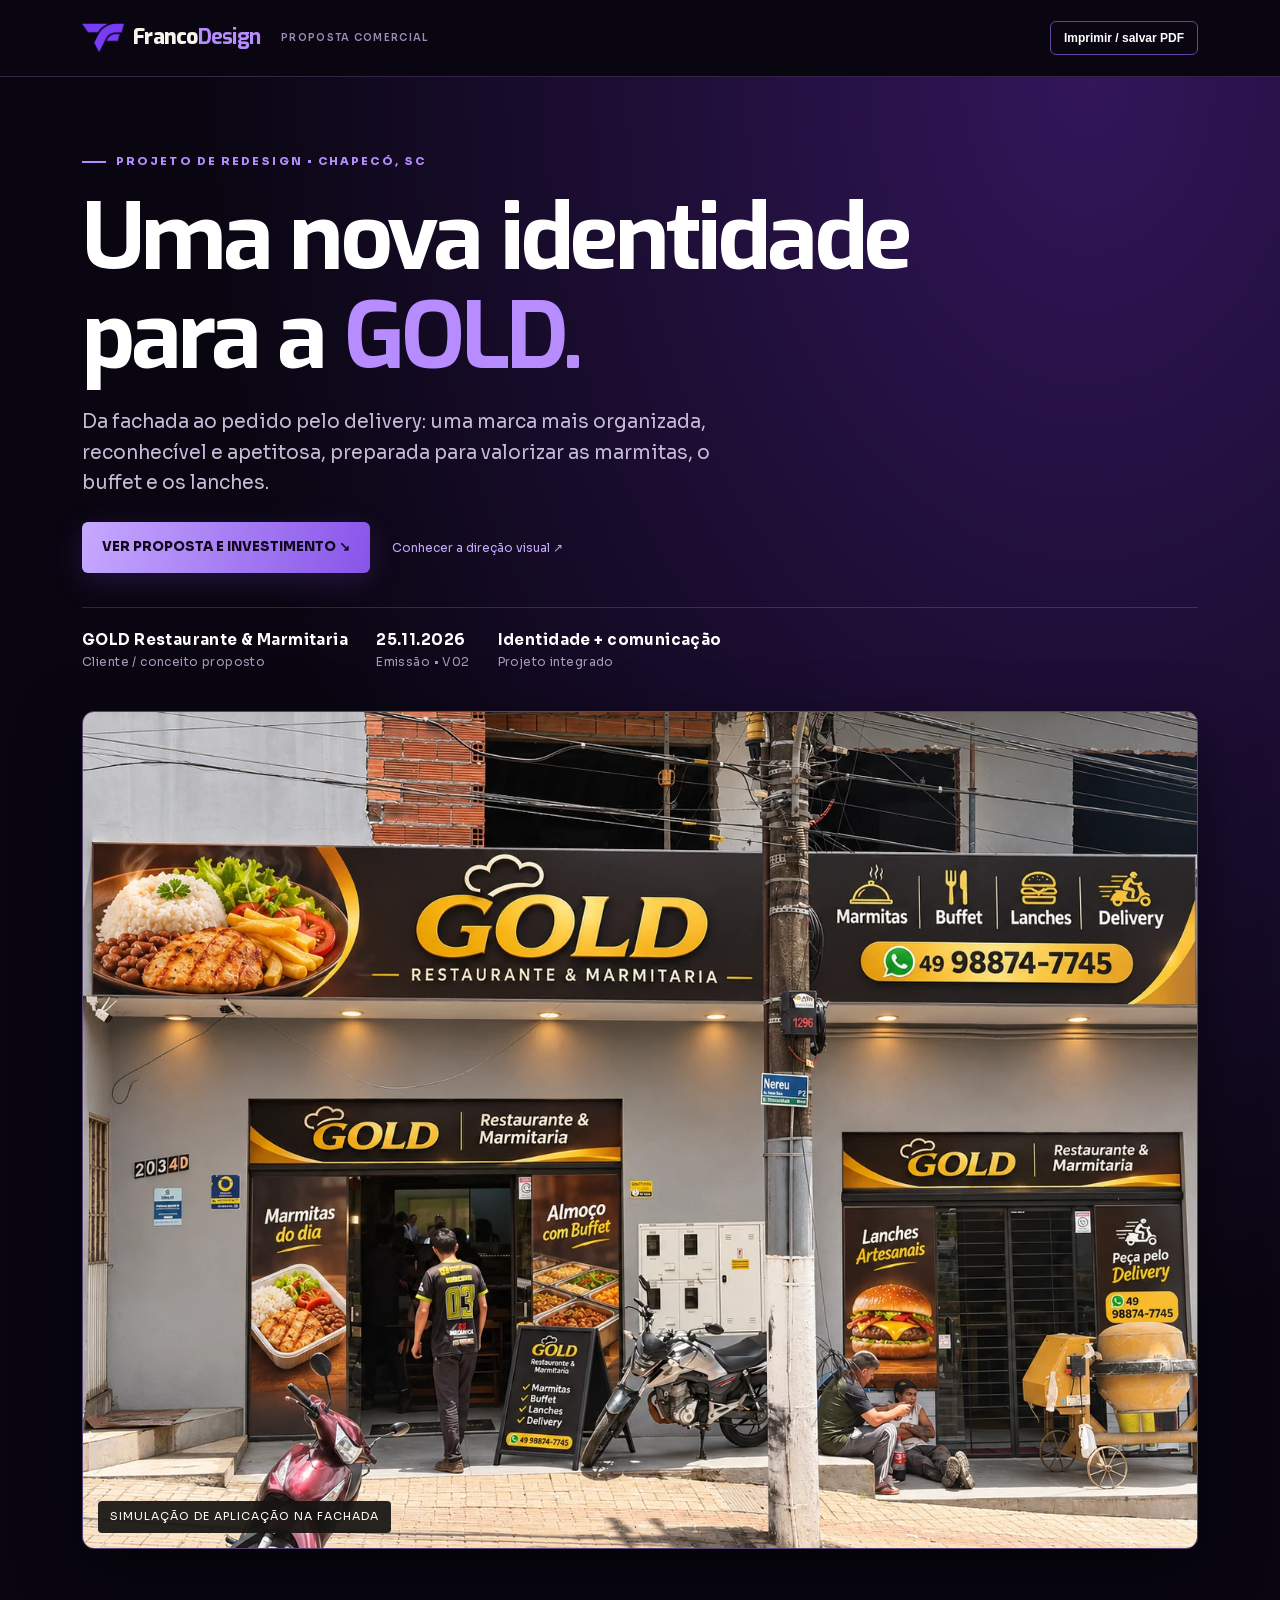
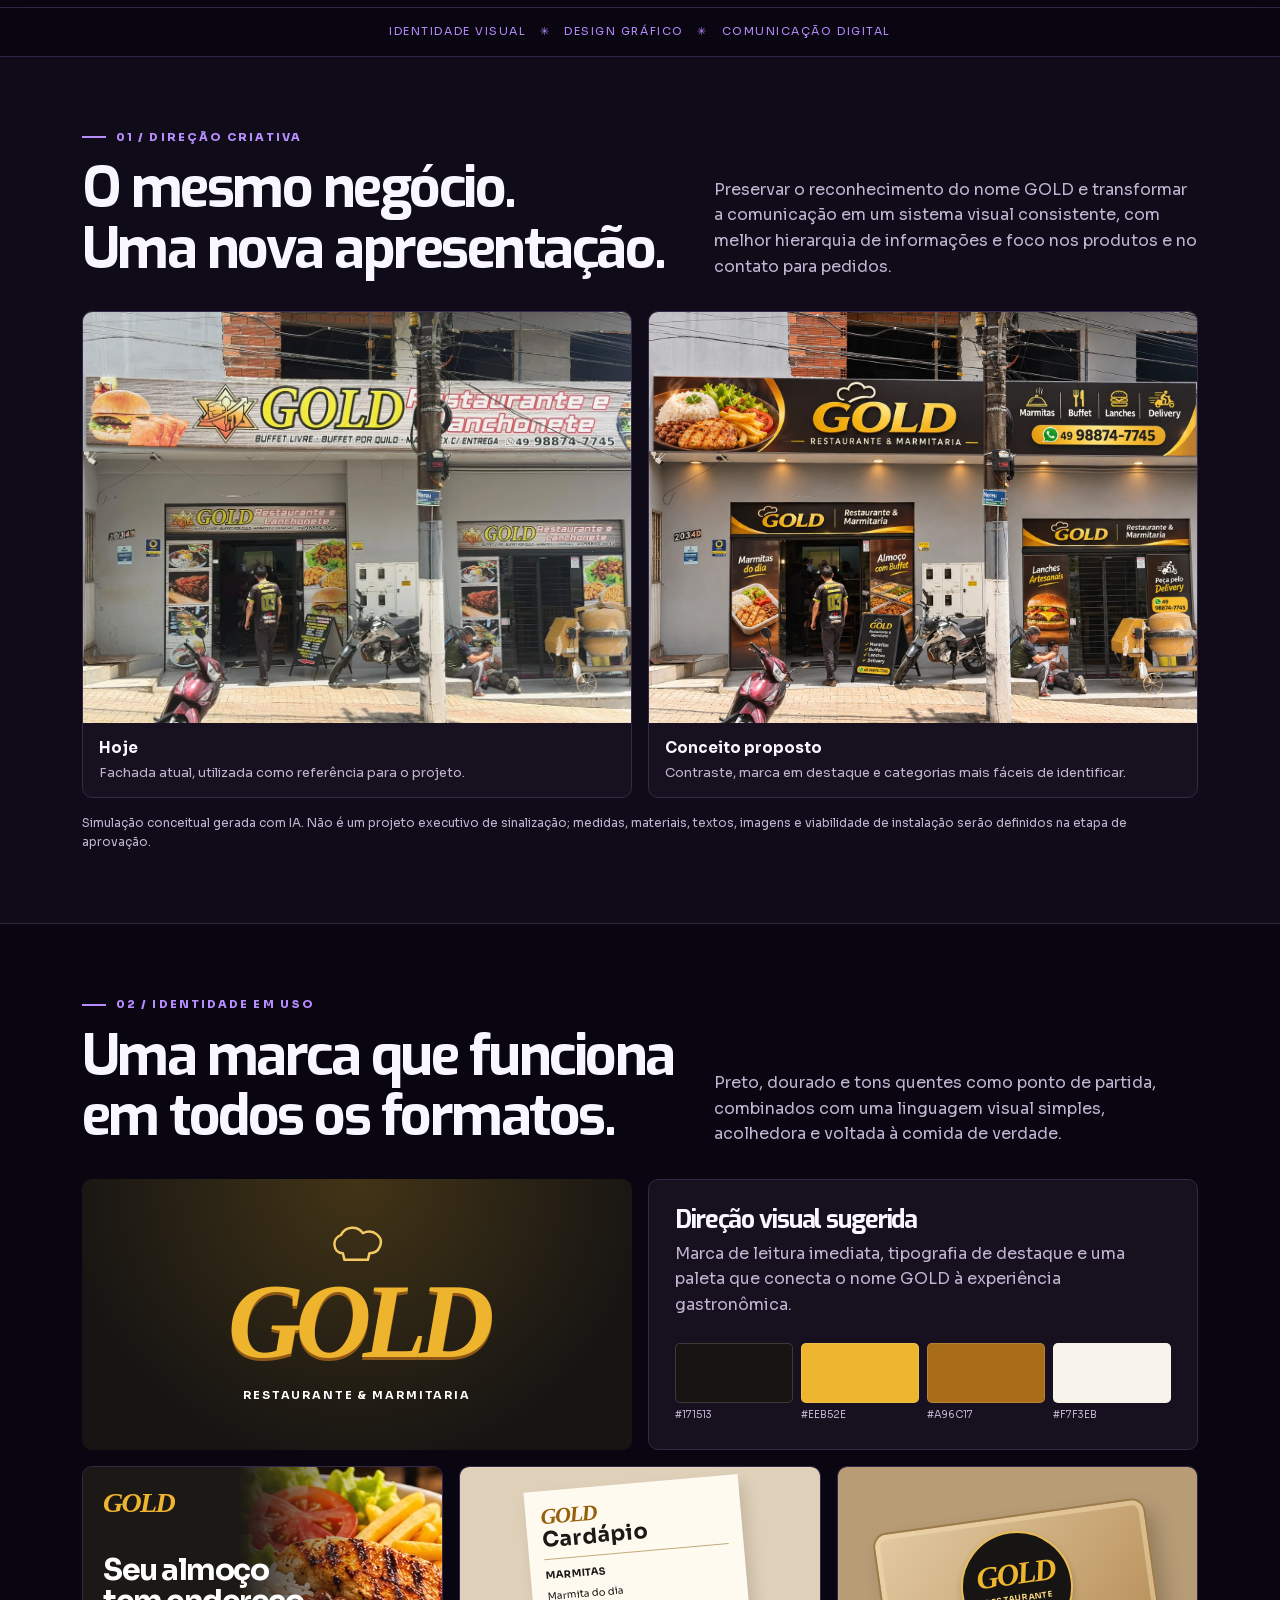
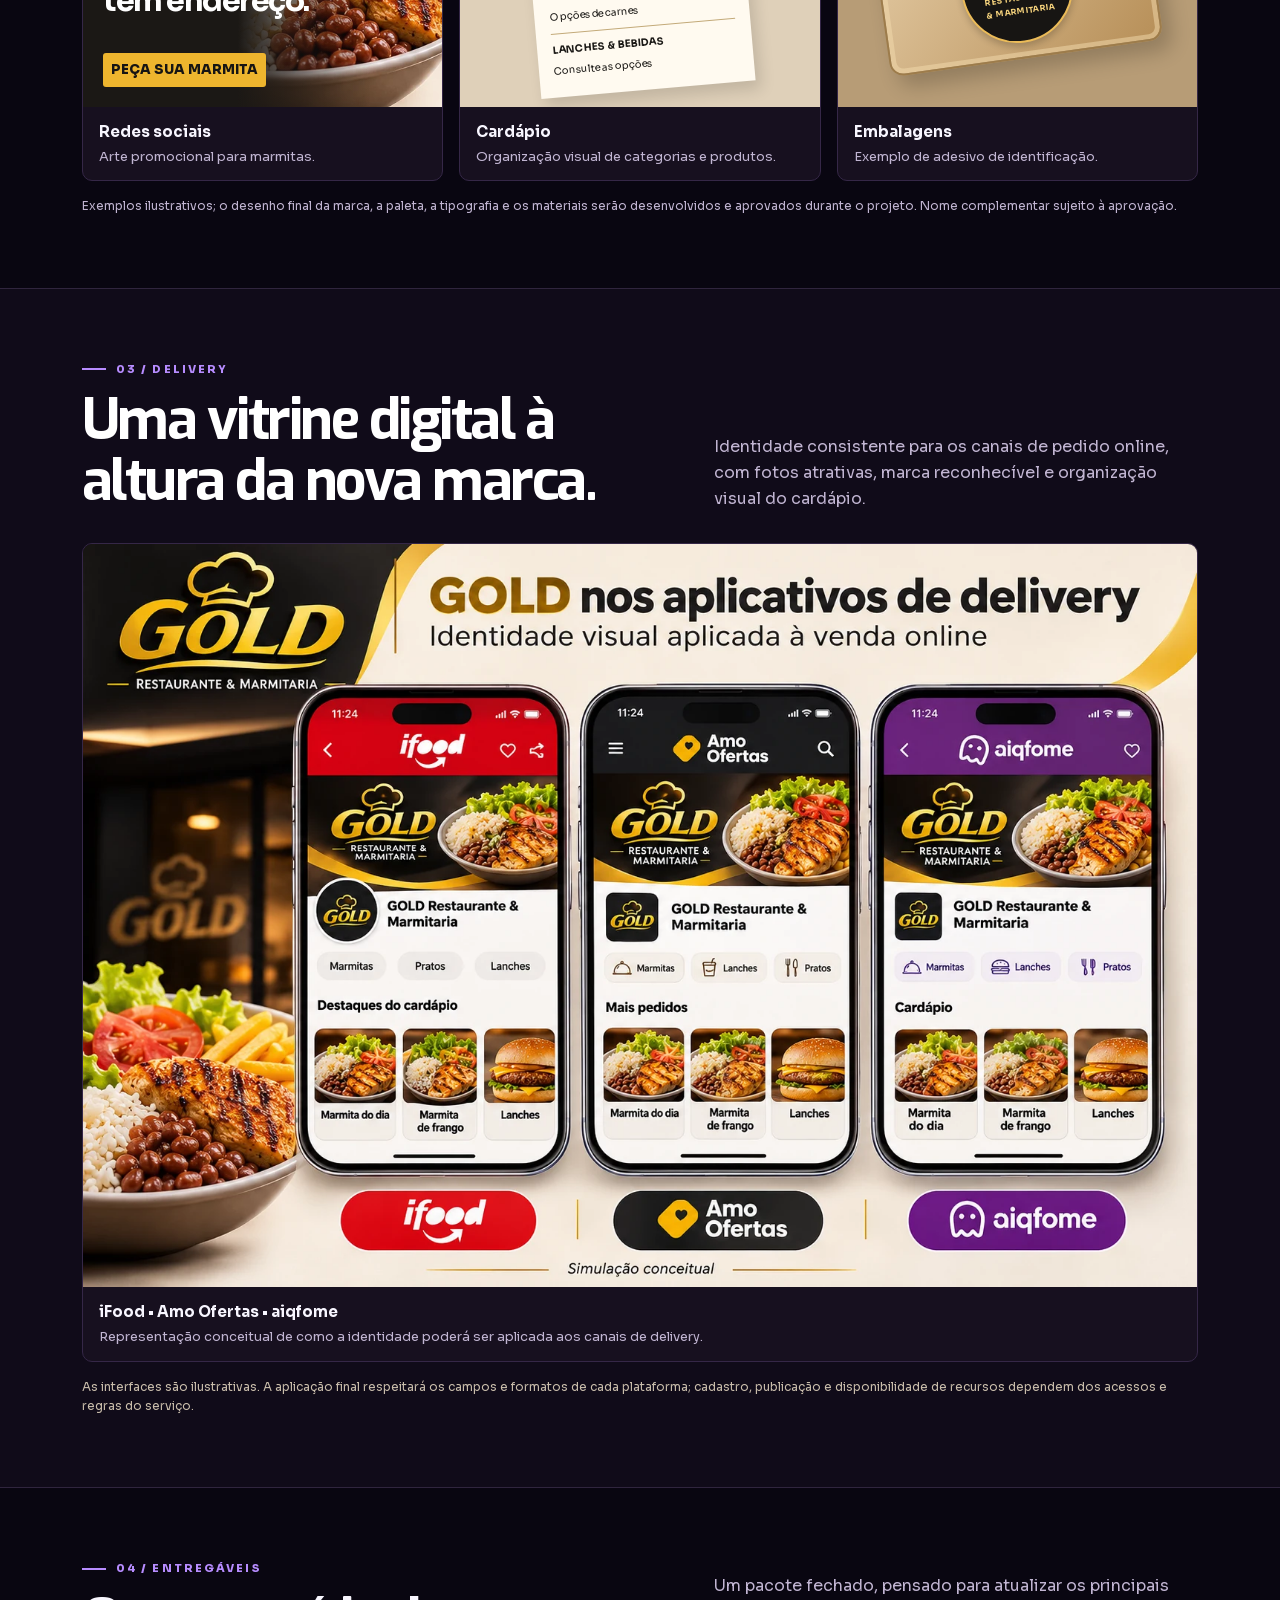
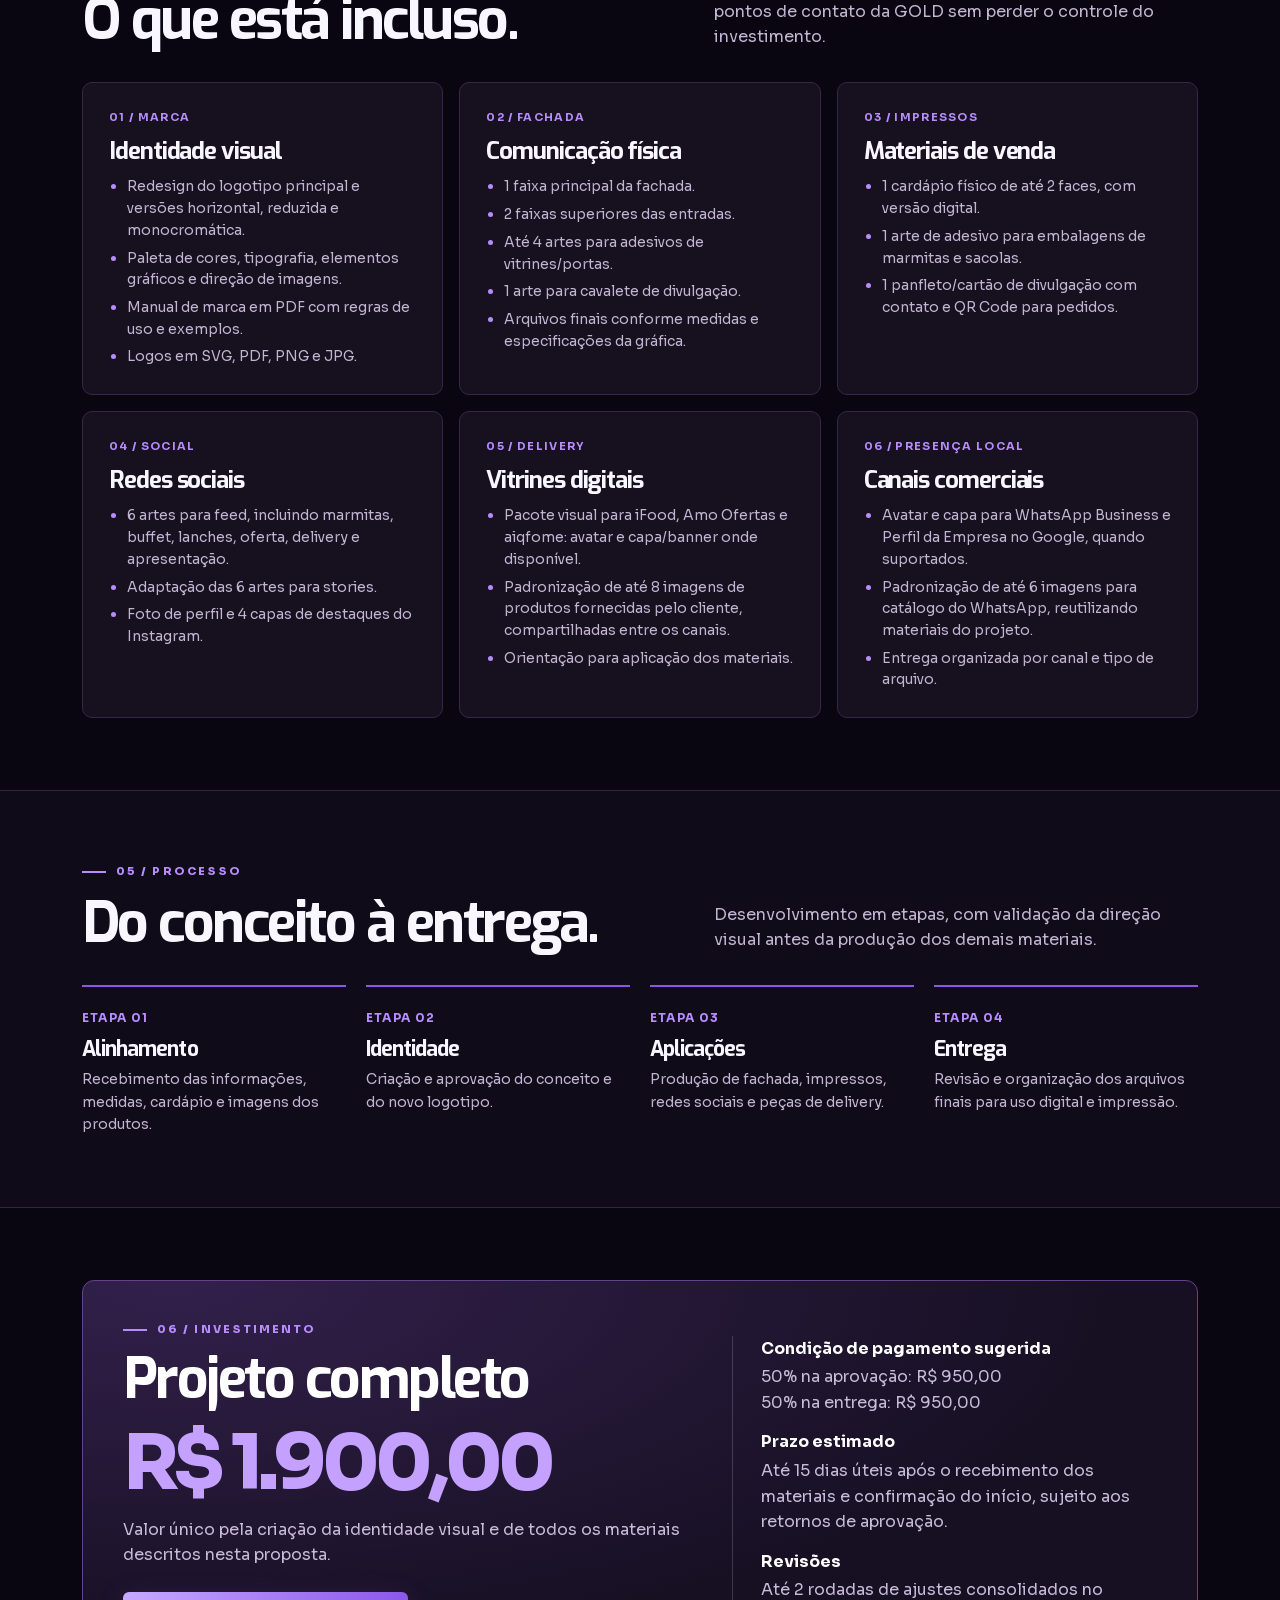
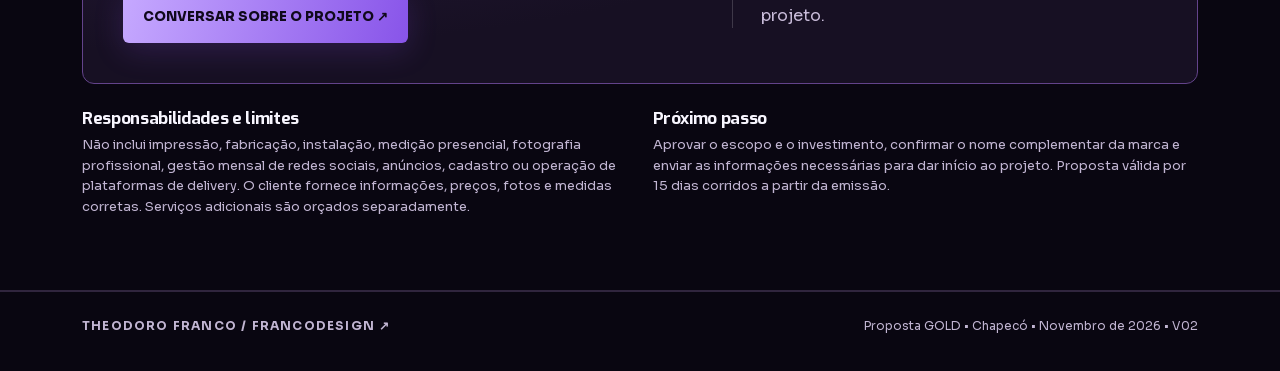
==== gold/index.html @ 8b517d91 "Cria proposta GOLD V02 com identidade visual FrancoDesign e mockups incorporados" ====
<!doctype html><html lang="pt-BR"><head><meta charset="utf-8"><meta name="viewport" content="width=device-width,initial-scale=1"><meta name="theme-color" content="#090611"><meta name="robots" content="noindex,nofollow"><title>Proposta GOLD | Theodoro Franco • V02</title><style>
:root{--ink:#1b1916;--muted:#696158;--gold:#eeb52e;--dark:#171513;--paper:#f7f3eb;--line:#e2d9c8;--white:#fff}*{box-sizing:border-box}html{scroll-behavior:smooth}body{margin:0;background:var(--paper);color:var(--ink);font:16px/1.6 Arial,Helvetica,sans-serif}img{max-width:100%;display:block}h1,h2,h3,p,figure{margin:0}h1,h2,h3{line-height:1.08;letter-spacing:-.045em}h1{font-size:clamp(43px,7.3vw,92px);max-width:850px}h2{font-size:clamp(32px,4.7vw,56px)}h3{font-size:25px}p{color:var(--muted)}a{color:inherit}.wrap{max-width:1180px;margin:auto;padding:0 32px}.eyebrow{font-size:11px;letter-spacing:.19em;font-weight:800;text-transform:uppercase;color:#986915;display:flex;gap:10px;align-items:center}.eyebrow:before{content:'';width:24px;height:2px;background:currentColor}.dark .eyebrow,.hero .eyebrow{color:#f1bf49}.top{background:var(--dark);color:#f7f3eb;border-bottom:1px solid #ffffff20}.top .wrap{display:flex;align-items:center;justify-content:space-between;gap:15px;padding-top:17px;padding-bottom:17px}.topbrand{font-size:12px;font-weight:800;letter-spacing:.12em}.topbrand b{color:var(--gold)}.print{border:1px solid #ffffff40;border-radius:6px;background:transparent;color:#fff;padding:9px 13px;cursor:pointer;font:700 12px Arial}.hero{background:radial-gradient(ellipse at 88% 5%,#51401d 0%,transparent 52%),var(--dark);color:#fff;position:relative;overflow:hidden}.hero .wrap{padding-top:76px;padding-bottom:58px}.hero h1{margin:18px 0 20px}.hero h1 em{color:var(--gold);font-style:normal}.hero p{max-width:660px;color:#ded6c9;font-size:19px}.hero-meta{display:flex;gap:28px;flex-wrap:wrap;margin-top:34px;padding-top:20px;border-top:1px solid #ffffff24;font-size:12px;color:#d5ccba;letter-spacing:.035em}.hero-meta strong{display:block;color:#fff;font-size:15px}.hero-visual{margin-top:40px;position:relative;border:1px solid #ffffff2c;border-radius:12px;overflow:hidden}.hero-visual img{width:100%;max-height:620px;object-fit:cover;object-position:center 55%}.visual-tag{position:absolute;bottom:15px;left:15px;background:#171513ed;color:#fff;padding:7px 12px;border-radius:4px;font-size:11px;letter-spacing:.09em;text-transform:uppercase}.section{padding:72px 0;border-bottom:1px solid var(--line)}.section-head{display:grid;grid-template-columns:1.1fr .9fr;gap:40px;align-items:end;margin-bottom:32px}.section-head h2{margin-top:12px}.section-head p{max-width:520px}.grid{display:grid;gap:16px}.two{grid-template-columns:repeat(2,minmax(0,1fr))}.three{grid-template-columns:repeat(3,minmax(0,1fr))}.panel{background:#fff;border:1px solid var(--line);border-radius:10px;overflow:hidden}.panel img{width:100%}.comparison img{aspect-ratio:4/3;object-fit:cover}.caption{padding:13px 16px;color:var(--muted);font-size:13px}.caption b{display:block;color:var(--ink);font-size:15px;margin-bottom:3px}.note{font-size:12px;color:var(--muted);margin-top:15px}.brandboard{display:grid;grid-template-columns:1fr 1fr;gap:16px}.logo-tile{background:radial-gradient(ellipse at top,#423416,#171513 75%);color:white;min-height:270px;display:flex;flex-direction:column;align-items:center;justify-content:center;padding:24px;text-align:center;border-radius:10px}.brandmark{font-family:Georgia,serif;font-style:italic;font-weight:900;line-height:.95;letter-spacing:-.08em;color:#efb42d;font-size:clamp(56px,9vw,105px);text-shadow:0 3px 0 #8f5717}.brandhat{width:54px;height:40px;margin-bottom:8px;color:#f4c964}.logo-sub{font-size:11px;letter-spacing:.17em;font-weight:bold;margin-top:15px}.brand-detail{padding:26px;display:flex;flex-direction:column;justify-content:center}.brand-detail h3{margin-bottom:8px}.swatches{display:grid;grid-template-columns:repeat(4,1fr);gap:8px;margin-top:25px}.swatch{height:60px;border:1px solid #00000012;border-radius:5px}.swatch+small{display:block;font-size:10px;margin-top:4px;color:var(--muted)}.sample-grid{display:grid;grid-template-columns:repeat(3,minmax(0,1fr));gap:16px;margin-top:16px}.mock{height:240px;position:relative;overflow:hidden;border-radius:8px 8px 0 0;display:flex;flex-direction:column;justify-content:space-between;padding:20px}.mock.social{background:#1b1815;color:#fff}.mock.social:before{content:'';position:absolute;inset:0 0 0 43%;background:linear-gradient(90deg,#1b1815 0%,transparent 65%),url('[data-uri]') center/cover}.mock>*{position:relative}.mini-brand{font:italic bold 28px Georgia;color:#eeb52e;letter-spacing:-.06em}.social strong{font-size:30px;line-height:1.04;letter-spacing:-.05em;max-width:65%}.social small{align-self:flex-start;background:#eeb52e;color:#171513;font-weight:800;padding:6px 8px;border-radius:3px}.mock.menu{background:#dfd0b9;align-items:center;justify-content:center}.menu-sheet{background:#fffaf0;box-shadow:5px 9px 15px #0002;width:82%;max-width:215px;transform:rotate(-5deg);padding:13px 15px;color:#1b1916}.menu-sheet b{display:block;font-size:21px;line-height:1}.menu-sheet .mini-brand{font-size:22px;color:#94600b}.menu-sheet i{display:block;border-bottom:1px solid #c3aa79;margin:8px 0}.menu-sheet span{display:block;font-size:10px;margin:5px 0}.mock.pack{background:#b79c76;align-items:center;justify-content:center}.pack-box{width:86%;height:144px;border-radius:14px;background:linear-gradient(135deg,#e3caa3,#b78f58);box-shadow:8px 12px 20px #0003,inset 0 0 0 5px #f4dcad80;transform:rotate(-8deg);display:grid;place-items:center;border:2px solid #9d7c4b}.sticker{width:112px;height:112px;border-radius:50%;display:flex;flex-direction:column;align-items:center;justify-content:center;background:#171513;color:#f5d27c;border:2px solid #ebbb58;box-shadow:0 4px 7px #0003;font-size:8px;font-weight:bold;text-align:center;letter-spacing:.05em}.sticker .mini-brand{font-size:31px}.scope{padding:26px;display:flex;flex-direction:column;gap:12px}.scope .num{font-size:11px;font-weight:bold;letter-spacing:.12em;color:#96650e}.scope h3{font-size:24px}.scope ul{margin:0;padding-left:18px;color:var(--muted);font-size:14px;line-height:1.55}.scope li+li{margin-top:6px}.scope li::marker{color:#b37b17}.dark{background:#171513;color:#fff;border:0}.dark p{color:#d4cbbb}.dark .panel{background:#211e19;border-color:#ffffff24}.dark .caption{color:#c9bdab}.dark .caption b{color:#fff}.apps img{width:100%;height:auto}.process{display:grid;grid-template-columns:repeat(4,1fr);gap:20px}.step{border-top:2px solid #c89b3f;padding-top:17px}.step b{color:#9b6912;font-size:12px;letter-spacing:.1em}.step h3{margin:8px 0;font-size:21px}.step p{font-size:14px}.pricebox{display:grid;grid-template-columns:1.15fr .85fr;gap:35px;padding:40px;border-radius:12px;background:#211d16;color:#fff;align-items:center}.pricebox p{color:#d4cbbb}.pricebox h2{margin:10px 0 15px}.pricebox .money{font-size:clamp(45px,6.3vw,76px);font-weight:900;line-height:1;letter-spacing:-.065em;color:#f1bc42;margin:12px 0 16px;white-space:nowrap}.pricebox .terms{border-left:1px solid #ffffff2b;padding-left:28px}.terms strong{display:block;color:#fff;margin:14px 0 3px}.terms strong:first-child{margin-top:0}.fine{display:grid;grid-template-columns:1fr 1fr;gap:25px;margin-top:26px}.fine h3{font-size:17px;letter-spacing:-.02em;margin-bottom:7px}.fine p{font-size:13px}.footer{padding:24px 0 36px;font-size:12px;color:var(--muted)}.footer .wrap{display:flex;justify-content:space-between;gap:12px;flex-wrap:wrap}.footbrand{font-weight:bold;letter-spacing:.1em}.avoid{break-inside:avoid}
@media(max-width:760px){.wrap{padding-left:20px;padding-right:20px}.hero .wrap{padding-top:45px;padding-bottom:36px}.hero p{font-size:16px}.section{padding:46px 0}.section-head,.brandboard,.pricebox{grid-template-columns:1fr;gap:18px}.three,.sample-grid{grid-template-columns:repeat(2,minmax(0,1fr))}.sample-grid .panel:last-child{grid-column:1/-1}.process{grid-template-columns:repeat(2,1fr)}.pricebox{padding:25px}.pricebox .terms{border-left:0;border-top:1px solid #ffffff2b;padding:20px 0 0}.scope{padding:18px}.hero-meta{gap:18px}.mock{padding:14px;height:200px}.social strong{font-size:24px}.fine{grid-template-columns:1fr;gap:12px}}@media(max-width:420px){.two,.three,.sample-grid{grid-template-columns:1fr}.sample-grid .panel:last-child{grid-column:auto}.hero-visual img{aspect-ratio:4/3}.topbrand{font-size:10px}.print{font-size:11px}.hero-meta{font-size:11px}.mock{height:250px}.swatch{height:45px}}
@media print{@page{size:A4;margin:12mm}*{-webkit-print-color-adjust:exact;print-color-adjust:exact}body{font-size:11px;background:#fff}.wrap{max-width:none;padding:0}.top{padding:8px 12px}.top .wrap{padding:0}.print{display:none}.hero .wrap{padding:24px}.hero h1{font-size:44px}.hero p{font-size:14px}.hero-visual{margin-top:20px}.hero-visual img{max-height:340px;object-fit:contain}.hero-meta{margin-top:15px}.section{padding:24px 0}.section-head{margin-bottom:18px;gap:20px;grid-template-columns:1.1fr .9fr}.section-head h2{font-size:31px}.section-head p{font-size:11px}.grid,.brandboard,.sample-grid{gap:10px}.three,.sample-grid{grid-template-columns:repeat(3,1fr)}.two,.brandboard{grid-template-columns:repeat(2,1fr)}.logo-tile{min-height:160px}.brandmark{font-size:65px}.brand-detail{padding:15px}.swatch{height:36px}.mock{height:160px;padding:12px}.mock.social strong{font-size:20px}.pack-box{height:90px}.sticker{width:75px;height:75px;font-size:6px}.sticker .mini-brand{font-size:22px}.scope{padding:16px;gap:7px}.scope h3{font-size:19px}.scope ul{font-size:11px}.dark{padding:20px 15px}.pricebox{grid-template-columns:1.1fr .9fr;padding:24px}.pricebox .money{font-size:52px}.pricebox h2{font-size:30px}.pricebox .terms{padding-left:15px}.process{grid-template-columns:repeat(4,1fr)}.step p{font-size:11px}.step h3{font-size:17px}.panel,.brandboard,.pricebox,.step,.section-head,.fine{break-inside:avoid}.page{break-before:page}.footer{padding:15px 0}.note{font-size:10px}}

@font-face{font-family:Sora;src:url([data-uri]) format('woff2');font-display:swap}@font-face{font-family:Exo;src:url([data-uri]) format('woff2');font-display:swap}
:root{--ink:#f8f6ff;--muted:#c1b5d2;--gold:#b78cff;--dark:#090611;--paper:#090611;--line:#30253e;--white:#fff}
body{font-family:Sora,Arial,sans-serif;background:#090611;color:#f8f6ff}
h1,h2,h3{font-family:Exo,Sora,Arial,sans-serif}
.top{background:#090611;border-bottom:1px solid #342546}
.topbrand{display:flex;align-items:center;gap:9px;text-decoration:none;letter-spacing:-.035em;font-size:21px;font-family:Exo,Sora,sans-serif;font-weight:800}
.topbrand img{width:42px;height:42px;object-fit:contain}
.topbrand b{color:#b78cff}.topbrand small{font-family:Sora,sans-serif;color:#9d8bb6;font-size:10px;letter-spacing:.13em;margin-left:12px;font-weight:600}
.hero{background:radial-gradient(ellipse at 85% 0%,#32165a 0%,transparent 58%),#090611}
.hero .wrap{padding-top:76px}.hero h1 em{color:#b78cff}.hero p{color:#c7bbd8}
.eyebrow,.dark .eyebrow,.hero .eyebrow,.scope .num,.step b{color:#b78cff}
.hero-meta{color:#a99abc}.hero-visual{border-color:#594278;box-shadow:0 20px 60px #0008}
.hero-visual img{max-height:none;object-fit:contain}
.section:nth-of-type(even){background:#100b19}
.panel,.dark .panel{background:#17101f;border-color:#352747}
.caption,.dark .caption,.note,.dark p{color:#c1b5d2}.caption b,.dark .caption b{color:#f8f6ff}
.scope li::marker{color:#b78cff}.dark{background:#140c23;border-bottom:1px solid #30253e}
.step{border-color:#8b57e5}.pricebox{background:radial-gradient(ellipse at 8% 0%,#32204b,#171023 65%);border:1px solid #63438b}
.pricebox .money{color:#c4a1ff}.pricebox p{color:#c8bbd9}.pricebox .eyebrow{color:#b78cff!important}
.footer{border-top:1px solid #30253e}.footer a{text-decoration:none}
.print{border-color:#6745a0}.print:hover{background:#302044}
.cta{display:inline-flex;align-items:center;justify-content:center;text-decoration:none;border-radius:6px;padding:15px 20px;background:linear-gradient(105deg,#c6a9ff,#8854e9);color:#10091c;font-size:13px;font-weight:800;box-shadow:0 8px 30px #8a4ee433;margin-top:24px}
.hero-actions{display:flex;align-items:center;gap:22px;flex-wrap:wrap}.hero-actions .cta{margin-top:24px}.hero-actions .secondary{font-size:12px;color:#c8a9ff;margin-top:24px;text-decoration:none}
.ticker{border-block:1px solid #342546;padding:15px 20px;text-align:center;color:#b78cff;font-size:11px;letter-spacing:.14em}
.brand-detail .swatch{border-color:#ffffff28}.brandboard .logo-tile,.mock.social,.mock.menu,.mock.pack{isolation:isolate}
@media(max-width:760px){.hero .wrap{padding-top:44px}.topbrand small{display:none}.topbrand{font-size:19px}.ticker{font-size:9px;letter-spacing:.07em}.hero-visual img{aspect-ratio:auto}.pricebox .money{font-size:clamp(38px,10vw,60px)}}
@media print{body{background:#090611}.cta,.hero-actions,.ticker{display:none}.section:nth-of-type(even){background:#100b19}.hero .wrap{padding-top:25px}.topbrand img{width:30px;height:30px}}
</style></head><body>
<header class="top"><div class="wrap"><a class="topbrand" href="https://theodorofranco.com.br/" target="_blank" rel="noopener"><img alt="Logotipo Theodoro Franco" src="[data-uri]"><span>Franco<b>Design</b></span><small>PROPOSTA COMERCIAL</small></a><button class="print" onclick="window.print()">Imprimir / salvar PDF</button></div></header>
<main><section class="hero"><div class="wrap"><div class="eyebrow">Projeto de redesign • Chapecó, SC</div><h1>Uma nova identidade para a <em>GOLD.</em></h1><p>Da fachada ao pedido pelo delivery: uma marca mais organizada, reconhecível e apetitosa, preparada para valorizar as marmitas, o buffet e os lanches.</p><div class="hero-actions"><a class="cta" href="#investimento">VER PROPOSTA E INVESTIMENTO ↘</a><a class="secondary" href="#conceito">Conhecer a direção visual ↗</a></div><div class="hero-meta"><div><strong>GOLD Restaurante &amp; Marmitaria</strong>Cliente / conceito proposto</div><div><strong>25.11.2026</strong>Emissão • V02</div><div><strong>Identidade + comunicação</strong>Projeto integrado</div></div><figure class="hero-visual"><img src="[data-uri]" alt="Simulação de fachada GOLD com nova identidade preta e dourada"><figcaption class="visual-tag">Simulação de aplicação na fachada</figcaption></figure></div></section><div class="ticker">IDENTIDADE VISUAL &nbsp; ✳ &nbsp; DESIGN GRÁFICO &nbsp; ✳ &nbsp; COMUNICAÇÃO DIGITAL</div>
<section class="section page" id="conceito"><div class="wrap"><div class="section-head"><div><div class="eyebrow">01 / Direção criativa</div><h2>O mesmo negócio.<br>Uma nova apresentação.</h2></div><p>Preservar o reconhecimento do nome GOLD e transformar a comunicação em um sistema visual consistente, com melhor hierarquia de informações e foco nos produtos e no contato para pedidos.</p></div><div class="grid two comparison"><figure class="panel"><img src="[data-uri]" alt="Foto da fachada atual"><figcaption class="caption"><b>Hoje</b>Fachada atual, utilizada como referência para o projeto.</figcaption></figure><figure class="panel"><img src="[data-uri]" alt="Proposta visual da fachada"><figcaption class="caption"><b>Conceito proposto</b>Contraste, marca em destaque e categorias mais fáceis de identificar.</figcaption></figure></div><p class="note">Simulação conceitual gerada com IA. Não é um projeto executivo de sinalização; medidas, materiais, textos, imagens e viabilidade de instalação serão definidos na etapa de aprovação.</p></div></section>
<section class="section page"><div class="wrap"><div class="section-head"><div><div class="eyebrow">02 / Identidade em uso</div><h2>Uma marca que funciona em todos os formatos.</h2></div><p>Preto, dourado e tons quentes como ponto de partida, combinados com uma linguagem visual simples, acolhedora e voltada à comida de verdade.</p></div><div class="brandboard"><div class="logo-tile"><svg class="brandhat" viewBox="0 0 64 48" fill="none" aria-hidden="true"><path d="M15 35C3 35 1 17 13 13c5-11 20-11 26-2 13-6 26 5 20 17-2 5-7 7-12 7l-2 8H17z" stroke="currentColor" stroke-width="3" stroke-linejoin="round"/></svg><div class="brandmark">GOLD</div><div class="logo-sub">RESTAURANTE &amp; MARMITARIA</div></div><div class="panel brand-detail"><h3>Direção visual sugerida</h3><p>Marca de leitura imediata, tipografia de destaque e uma paleta que conecta o nome GOLD à experiência gastronômica.</p><div class="swatches"><div><div class="swatch" style="background:#171513"></div><small>#171513</small></div><div><div class="swatch" style="background:#eeb52e"></div><small>#EEB52E</small></div><div><div class="swatch" style="background:#a96c17"></div><small>#A96C17</small></div><div><div class="swatch" style="background:#f7f3eb"></div><small>#F7F3EB</small></div></div></div></div><div class="sample-grid"><figure class="panel"><div class="mock social"><div class="mini-brand">GOLD</div><strong>Seu almoço tem endereço.</strong><small>PEÇA SUA MARMITA</small></div><figcaption class="caption"><b>Redes sociais</b>Arte promocional para marmitas.</figcaption></figure><figure class="panel"><div class="mock menu"><div class="menu-sheet"><div class="mini-brand">GOLD</div><b>Cardápio</b><i></i><span><strong>MARMITAS</strong></span><span>Marmita do dia</span><span>Opções de carnes</span><i></i><span><strong>LANCHES &amp; BEBIDAS</strong></span><span>Consulte as opções</span></div></div><figcaption class="caption"><b>Cardápio</b>Organização visual de categorias e produtos.</figcaption></figure><figure class="panel"><div class="mock pack"><div class="pack-box"><div class="sticker"><div class="mini-brand">GOLD</div>RESTAURANTE<br>&amp; MARMITARIA</div></div></div><figcaption class="caption"><b>Embalagens</b>Exemplo de adesivo de identificação.</figcaption></figure></div><p class="note">Exemplos ilustrativos; o desenho final da marca, a paleta, a tipografia e os materiais serão desenvolvidos e aprovados durante o projeto. Nome complementar sujeito à aprovação.</p></div></section>
<section class="section dark page"><div class="wrap"><div class="section-head"><div><div class="eyebrow">03 / Delivery</div><h2>Uma vitrine digital à altura da nova marca.</h2></div><p>Identidade consistente para os canais de pedido online, com fotos atrativas, marca reconhecível e organização visual do cardápio.</p></div><figure class="panel apps"><img src="[data-uri]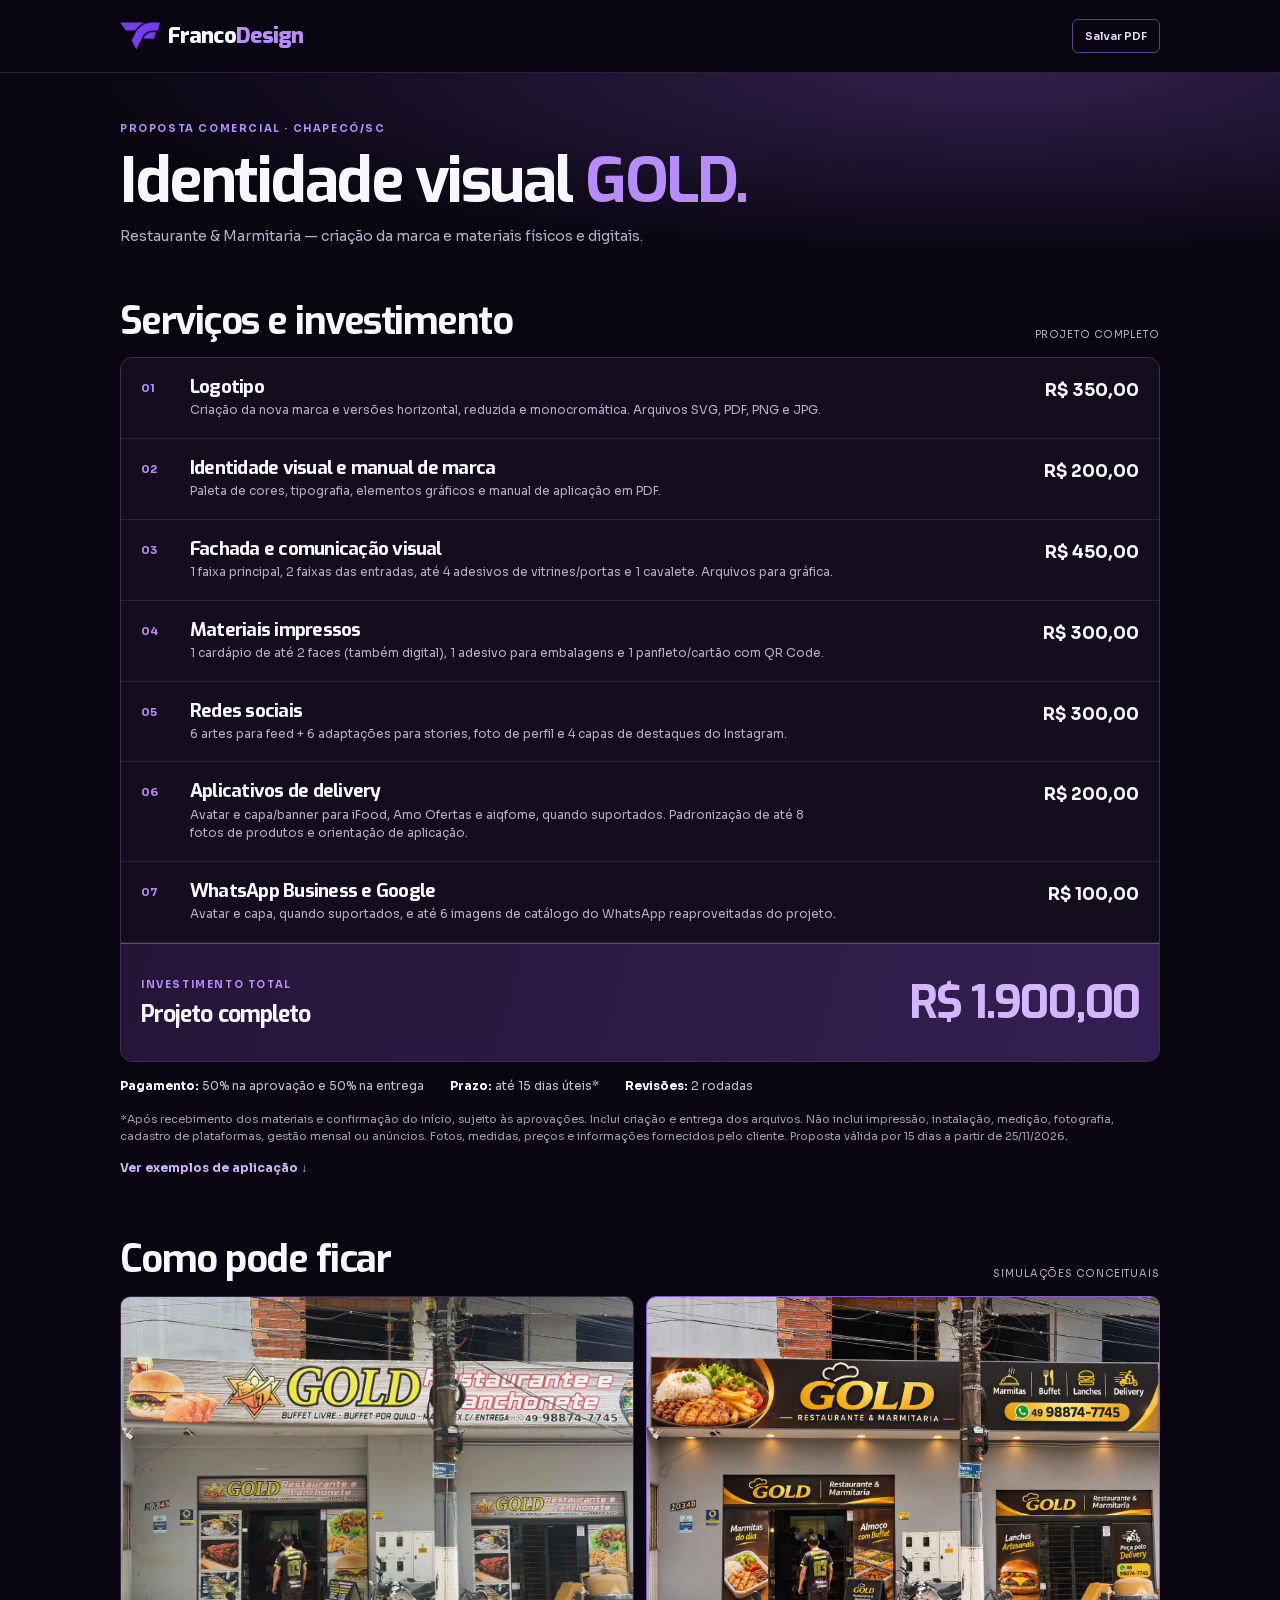
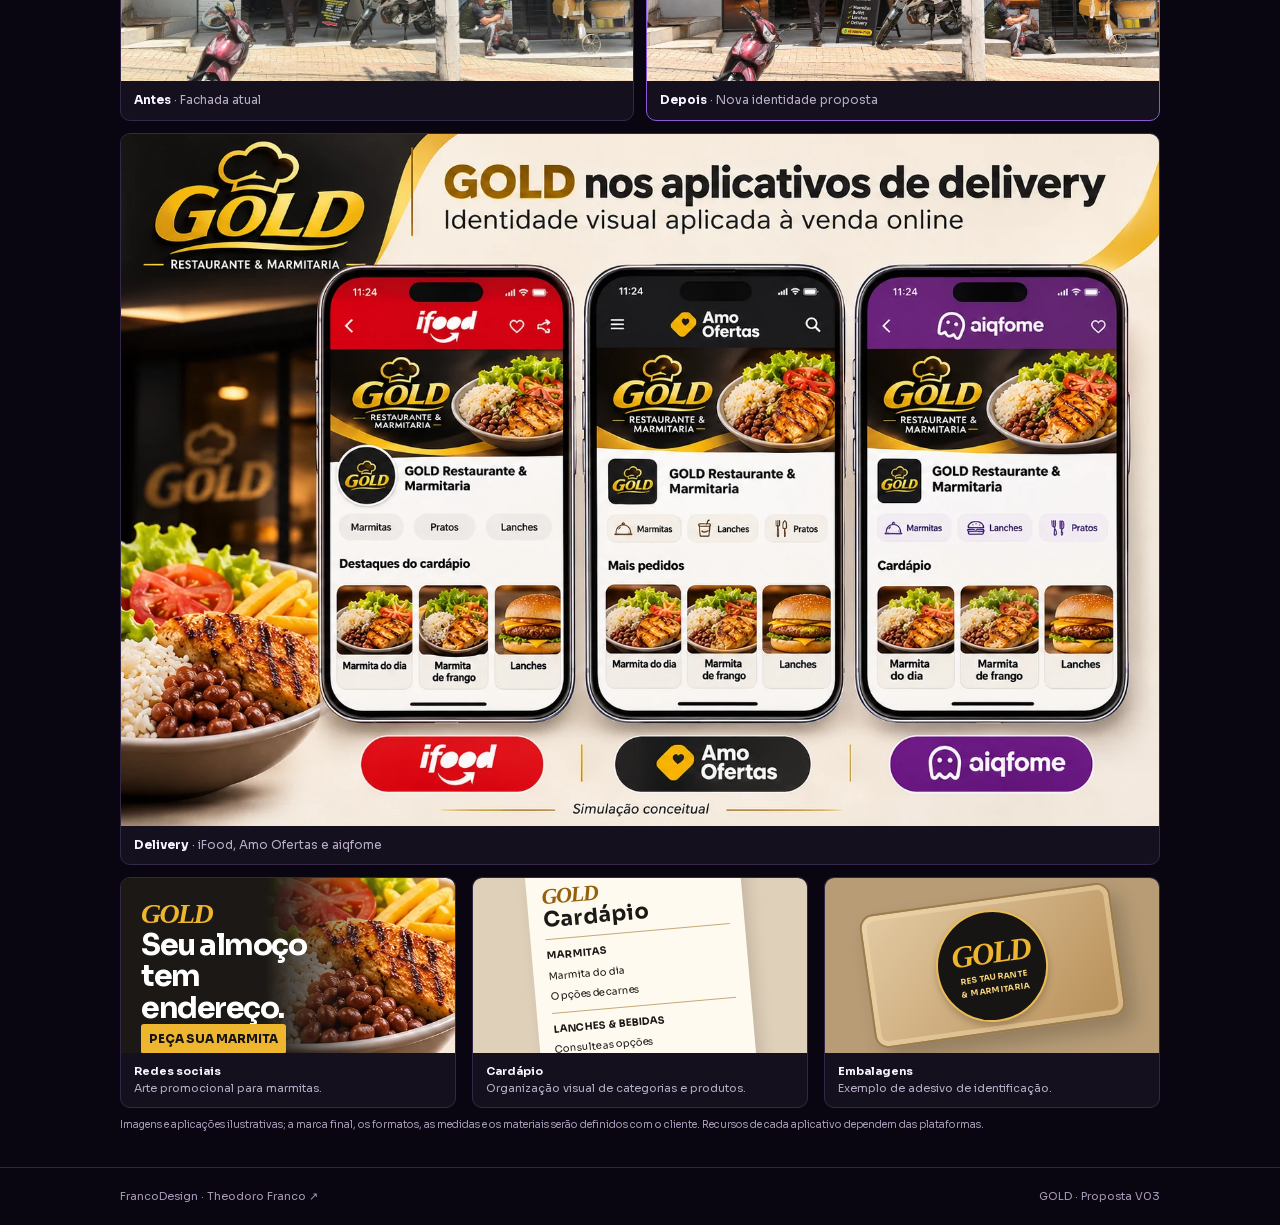
